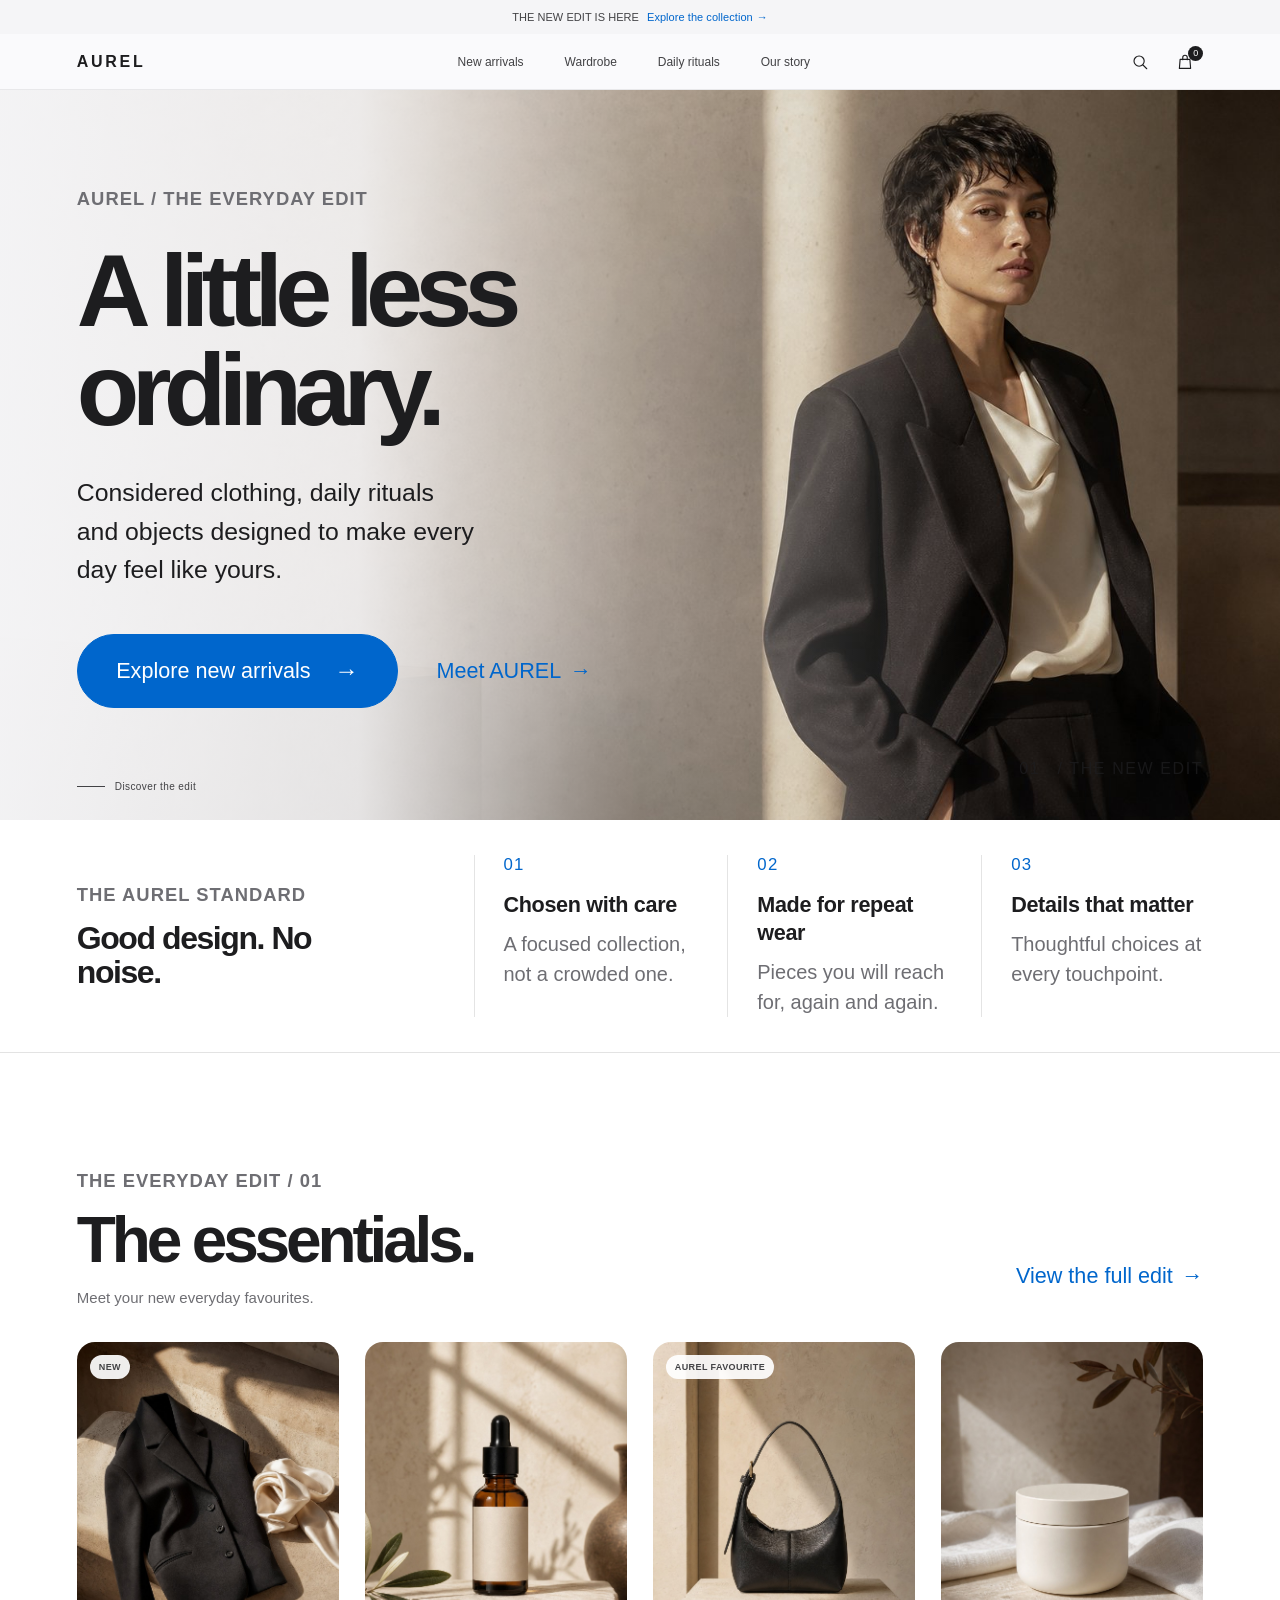
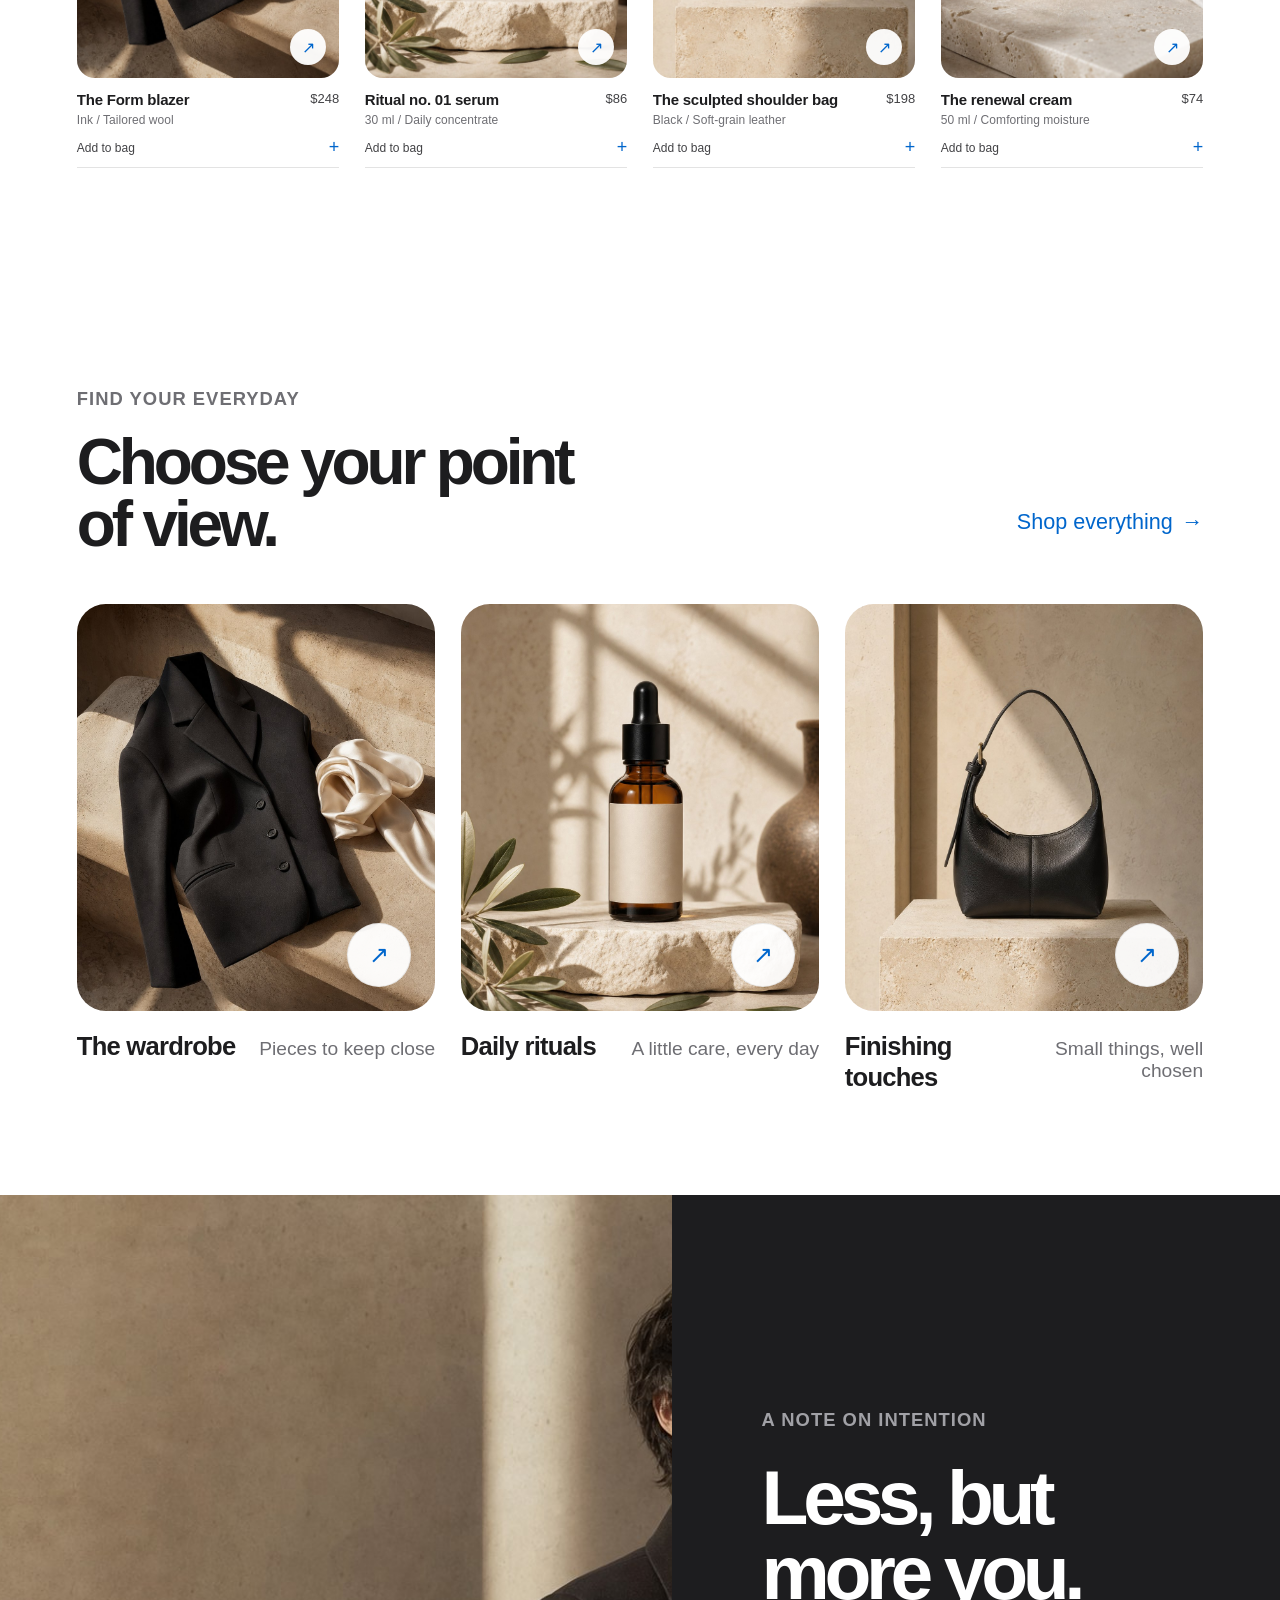
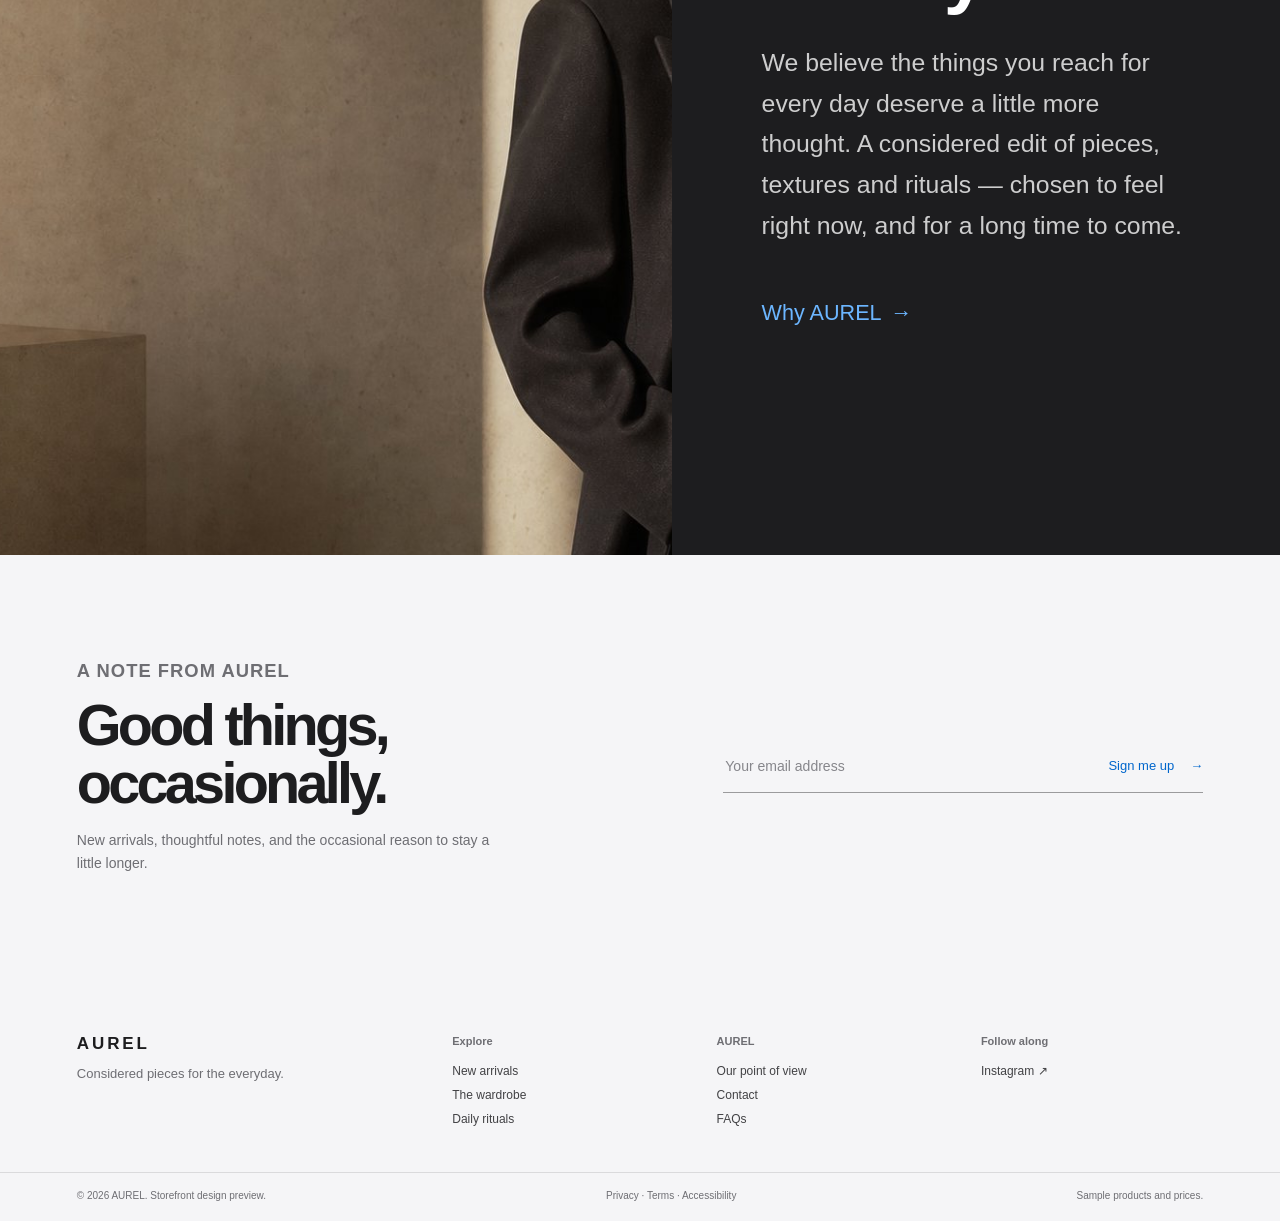
==== index.html @ 8b17ac9c "Refresh AUREL storefront and prepare upload package Co-authored-by: arena-agent <297053741+arena-age" ====
<!doctype html>
<html lang="en">
  <head>
    <meta charset="utf-8">
    <meta name="viewport" content="width=device-width, initial-scale=1">
    <meta name="theme-color" content="#f5f5f7">
    <meta http-equiv="refresh" content="0; url=GAMANA/preview/">
    <title>AUREL — Storefront preview</title>
    <script>
      window.location.replace(new URL('GAMANA/preview/', window.location.href).href);
    </script>
  </head>
  <body>
    <main>
      <h1>AUREL storefront preview</h1>
      <p>Opening the storefront preview…</p>
      <p><a href="GAMANA/preview/">Open the preview</a></p>
    </main>
  </body>
</html>
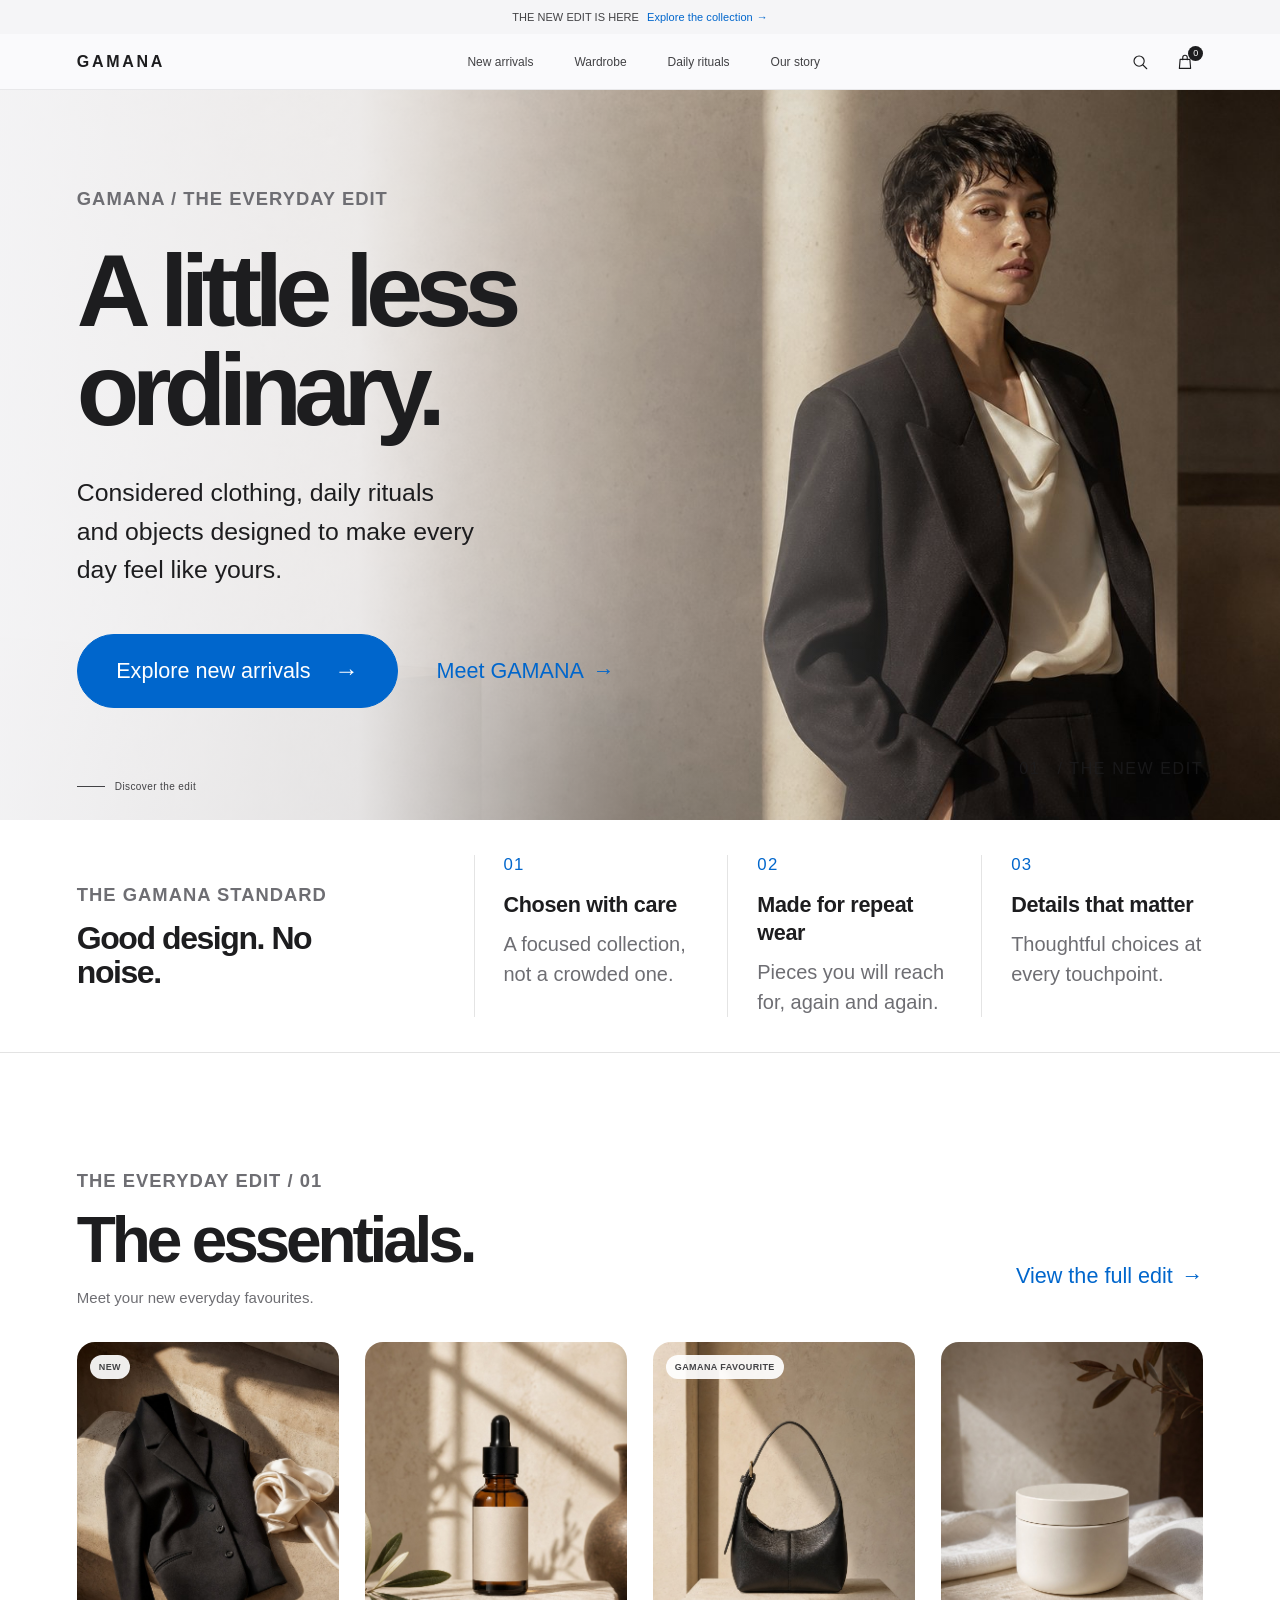
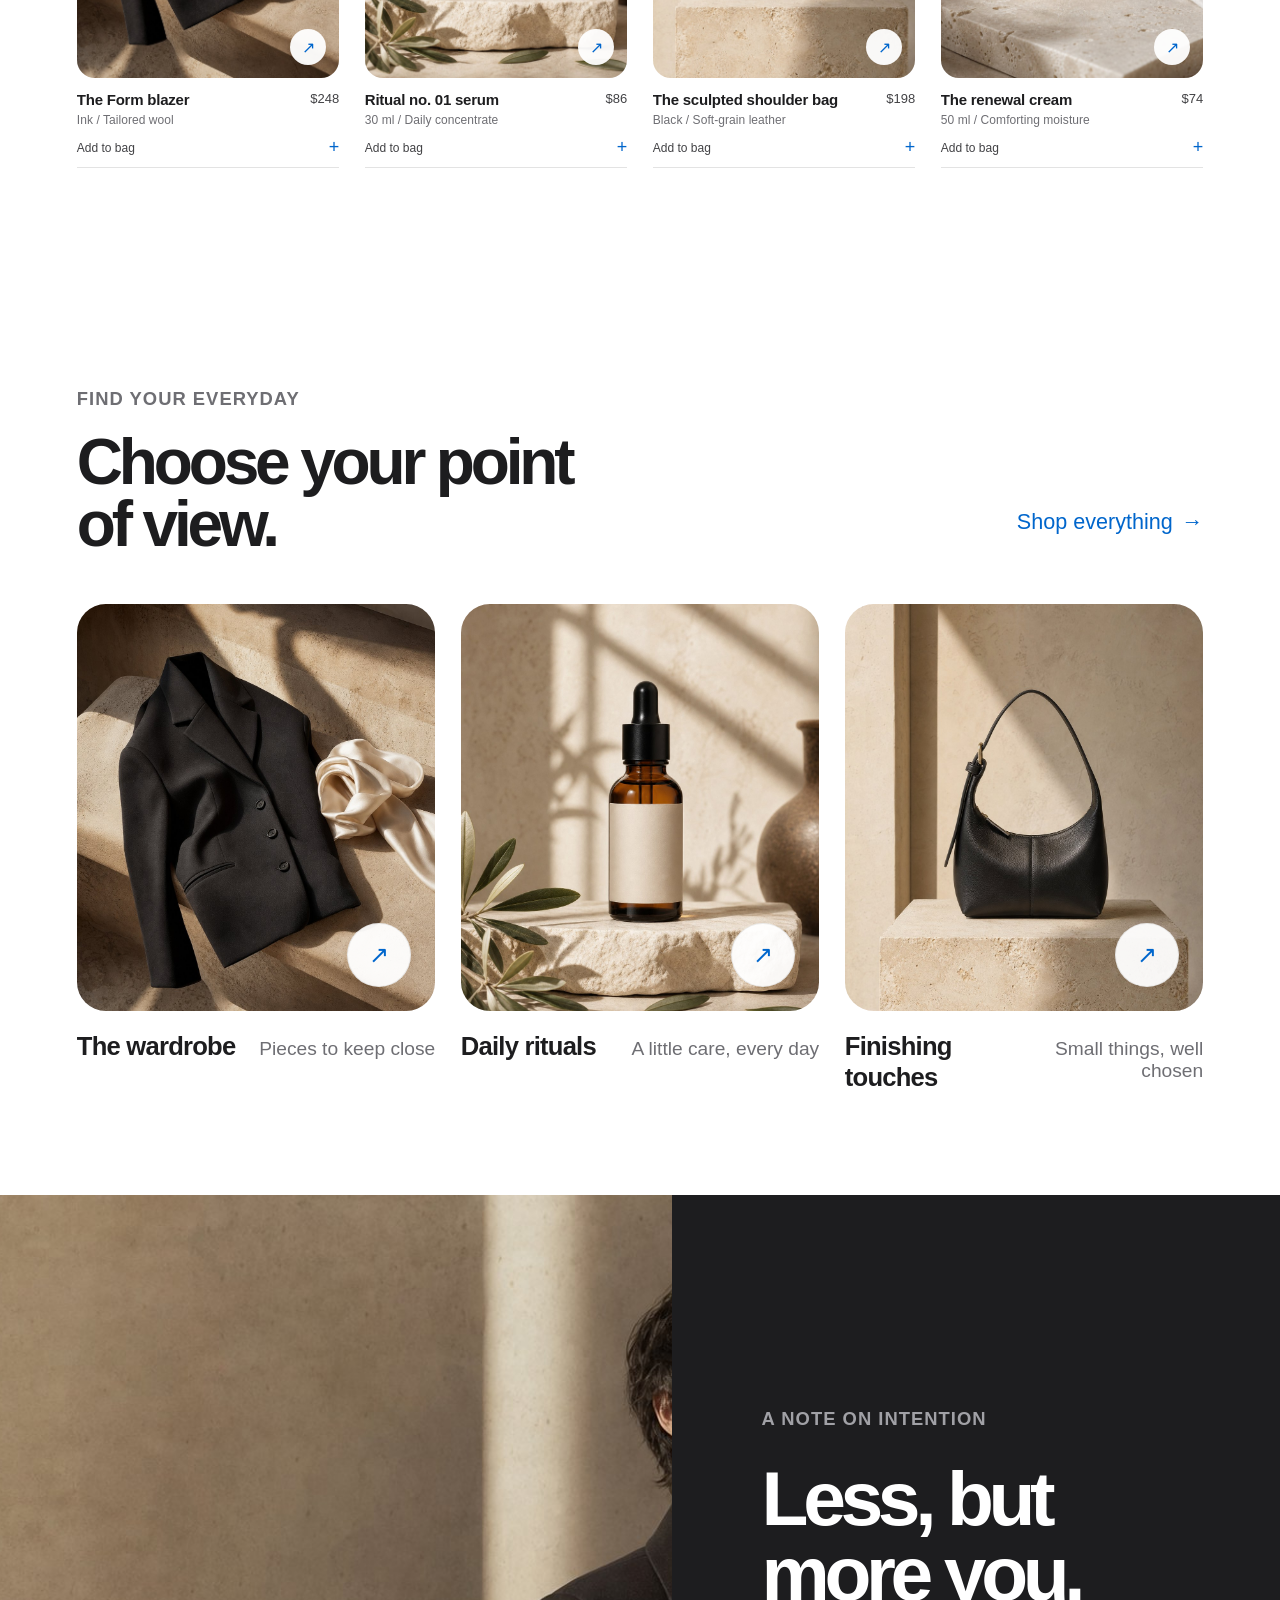
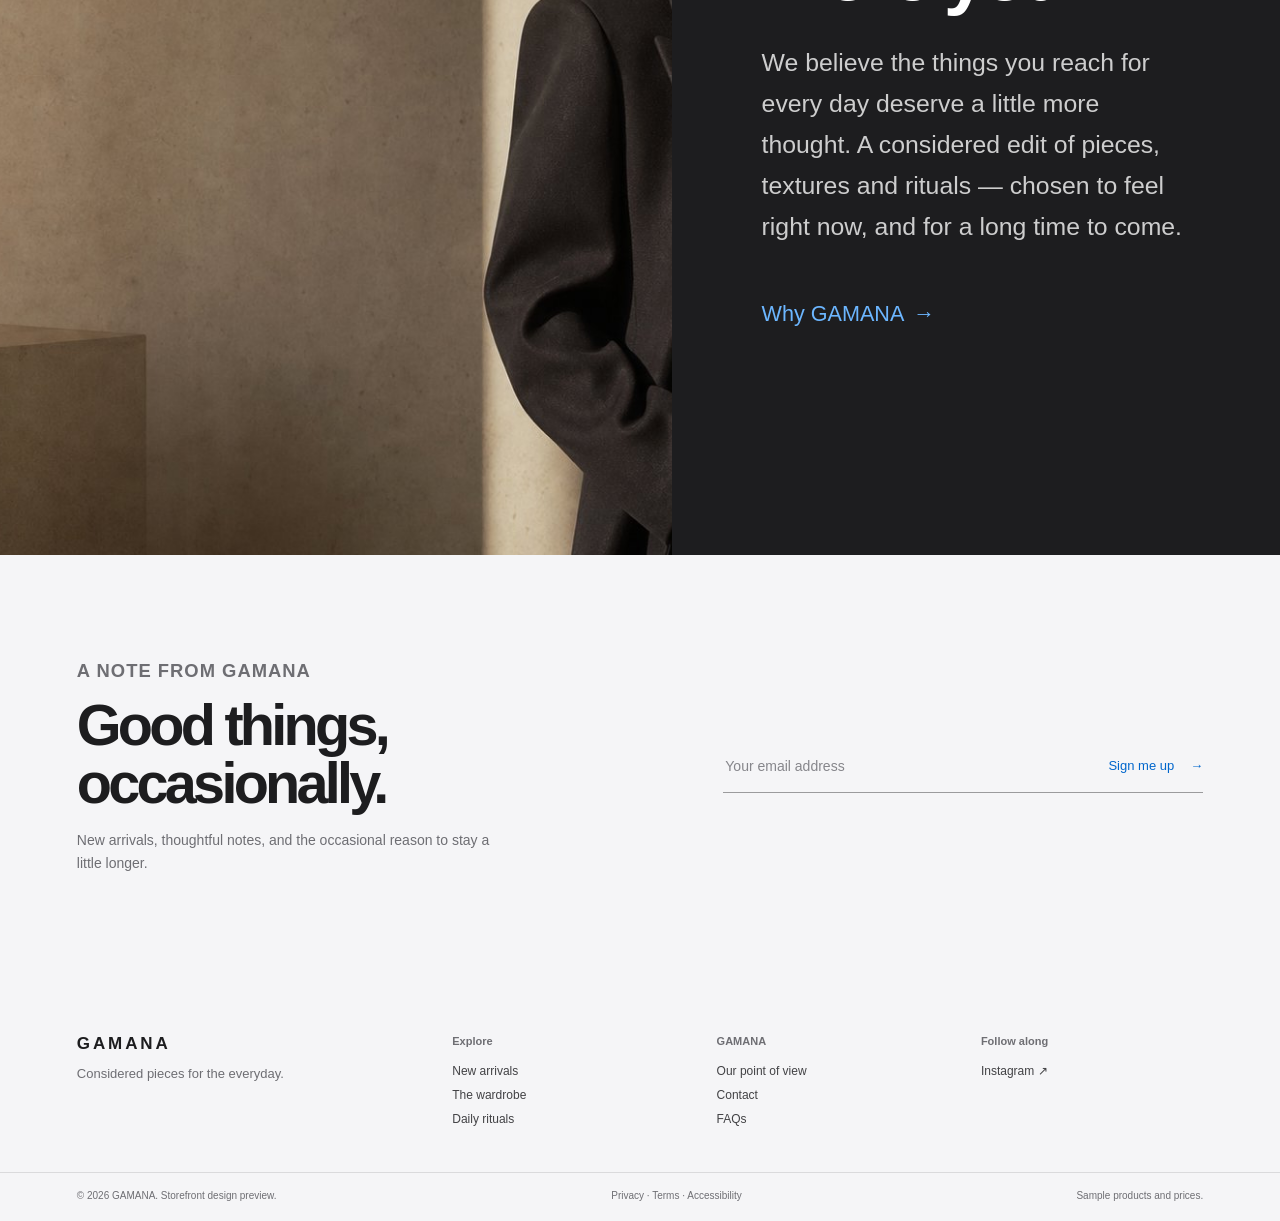
==== commit beb6e87b: "Rebuild GAMANA Shopify homepage with native sections Co-authored-by: arena-agent <297053741+arena-ag" ====
--- a/index.html
+++ b/index.html
@@ -5,14 +5,14 @@
     <meta name="viewport" content="width=device-width, initial-scale=1">
     <meta name="theme-color" content="#f5f5f7">
     <meta http-equiv="refresh" content="0; url=GAMANA/preview/">
-    <title>AUREL — Storefront preview</title>
+    <title>GAMANA — Storefront preview</title>
     <script>
       window.location.replace(new URL('GAMANA/preview/', window.location.href).href);
     </script>
   </head>
   <body>
     <main>
-      <h1>AUREL storefront preview</h1>
+      <h1>GAMANA storefront preview</h1>
       <p>Opening the storefront preview…</p>
       <p><a href="GAMANA/preview/">Open the preview</a></p>
     </main>
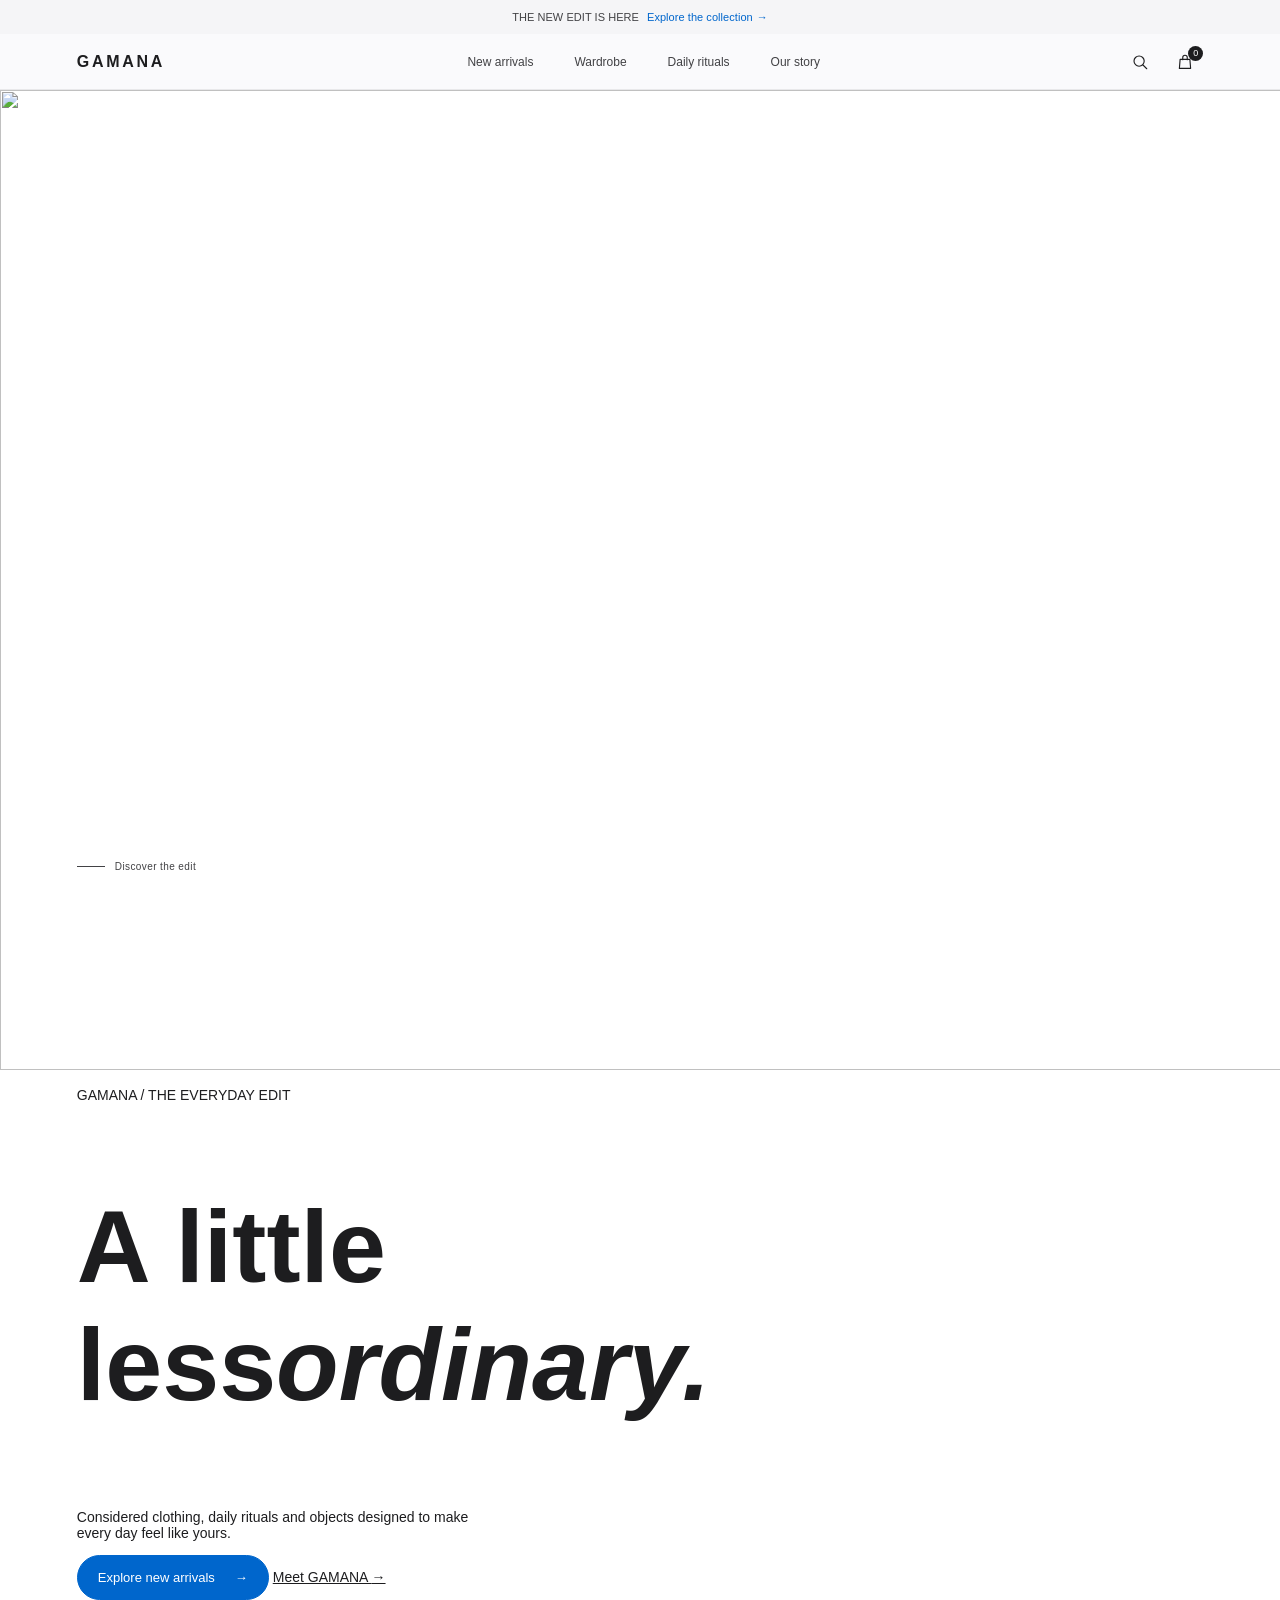
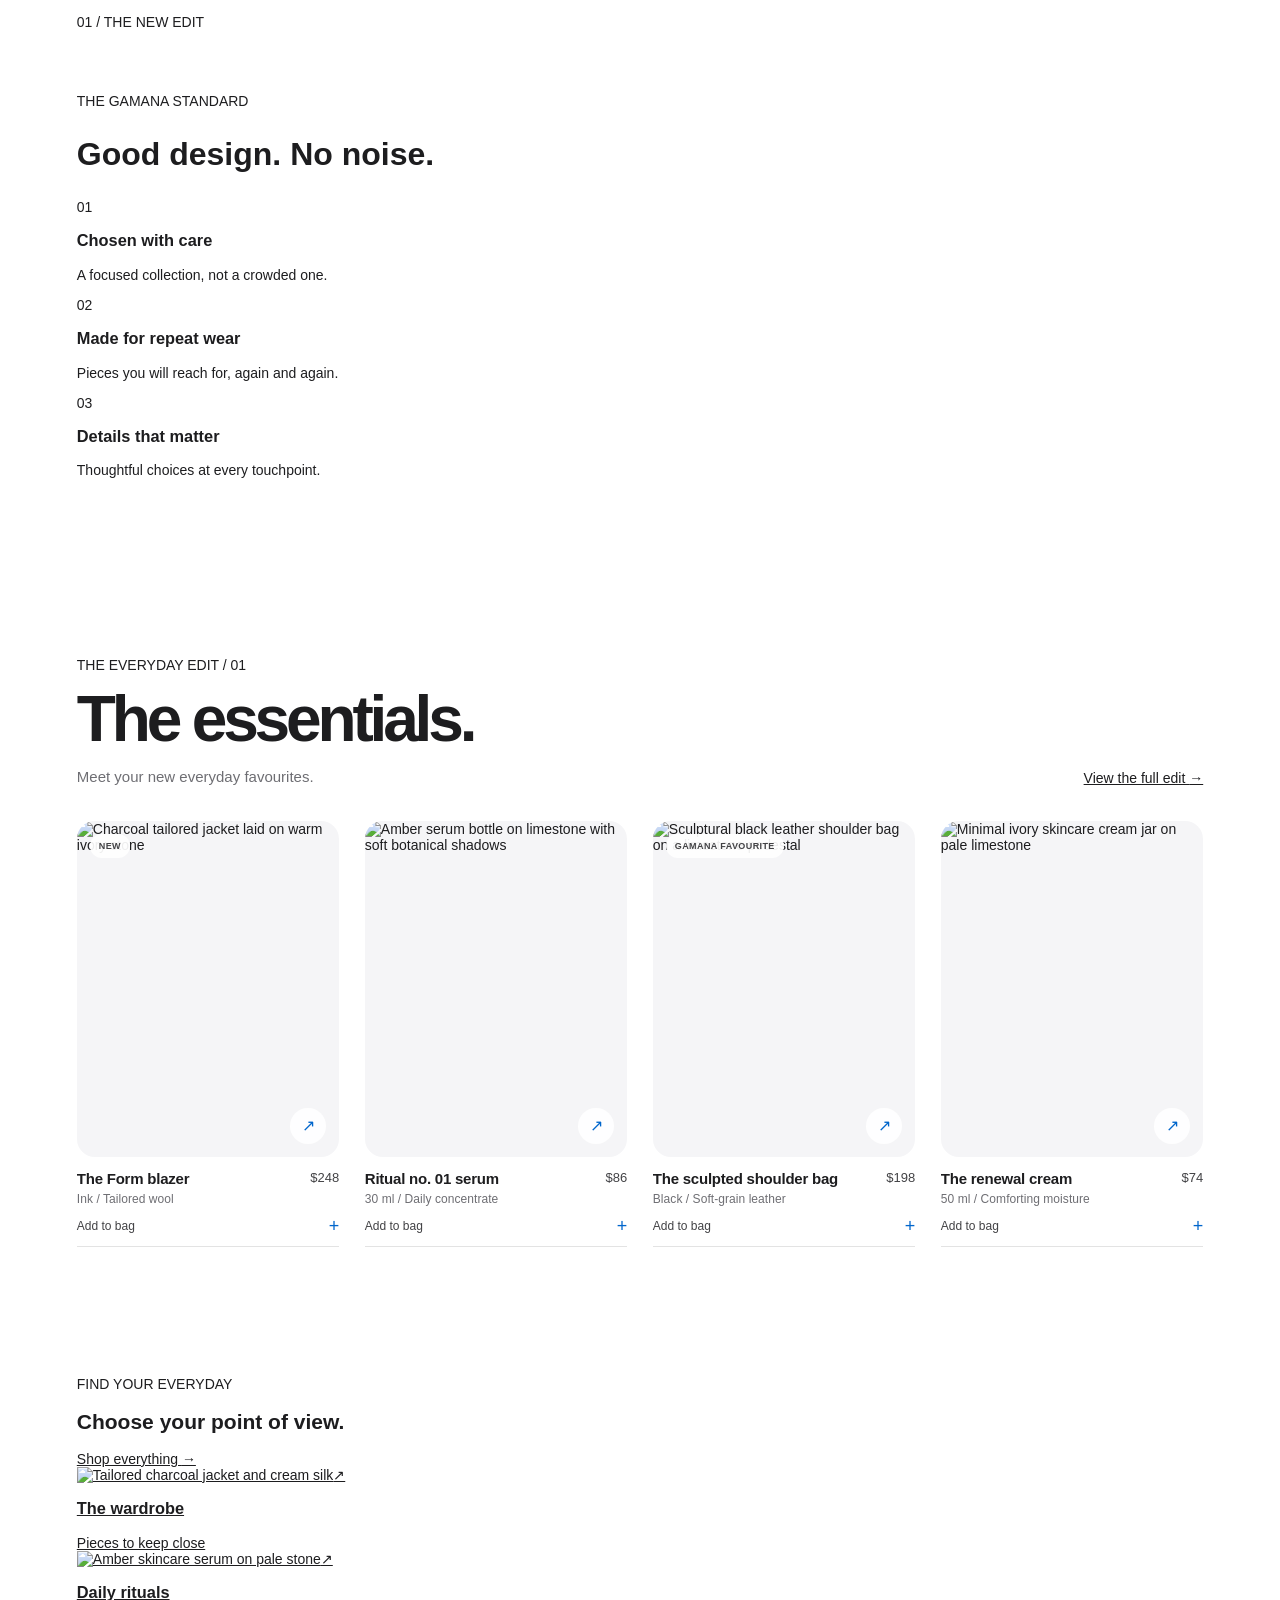
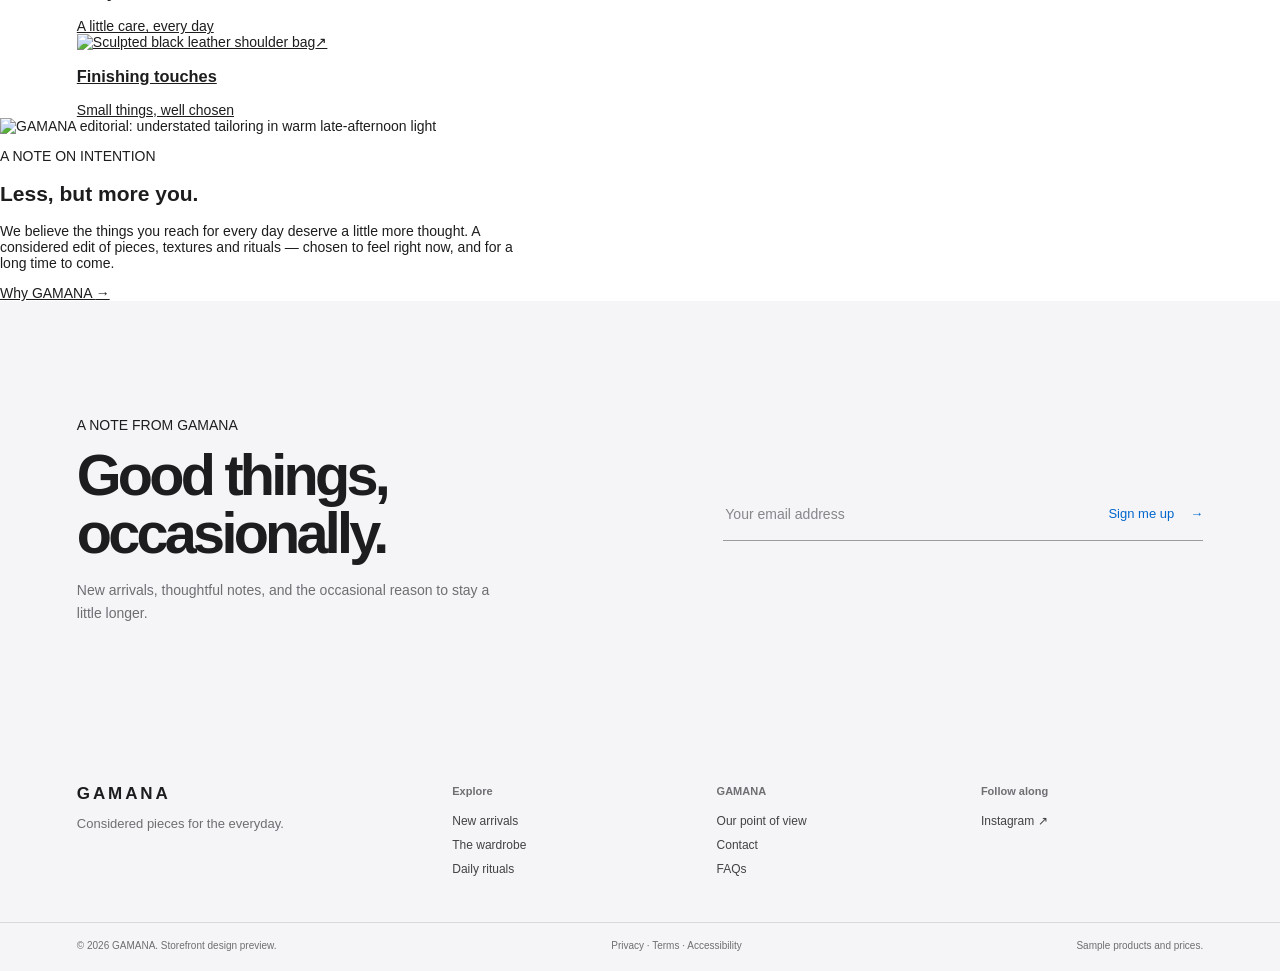
==== commit 8f98ba69: "Move Shopify theme files to repository root Co-authored-by: arena-agent <297053741+arena-agent@users" ====
--- a/index.html
+++ b/index.html
@@ -4,17 +4,17 @@
     <meta charset="utf-8">
     <meta name="viewport" content="width=device-width, initial-scale=1">
     <meta name="theme-color" content="#f5f5f7">
-    <meta http-equiv="refresh" content="0; url=GAMANA/preview/">
+    <meta http-equiv="refresh" content="0; url=preview/">
     <title>GAMANA — Storefront preview</title>
     <script>
-      window.location.replace(new URL('GAMANA/preview/', window.location.href).href);
+      window.location.replace(new URL('preview/', window.location.href).href);
     </script>
   </head>
   <body>
     <main>
       <h1>GAMANA storefront preview</h1>
       <p>Opening the storefront preview…</p>
-      <p><a href="GAMANA/preview/">Open the preview</a></p>
+      <p><a href="preview/">Open the preview</a></p>
     </main>
   </body>
 </html>
